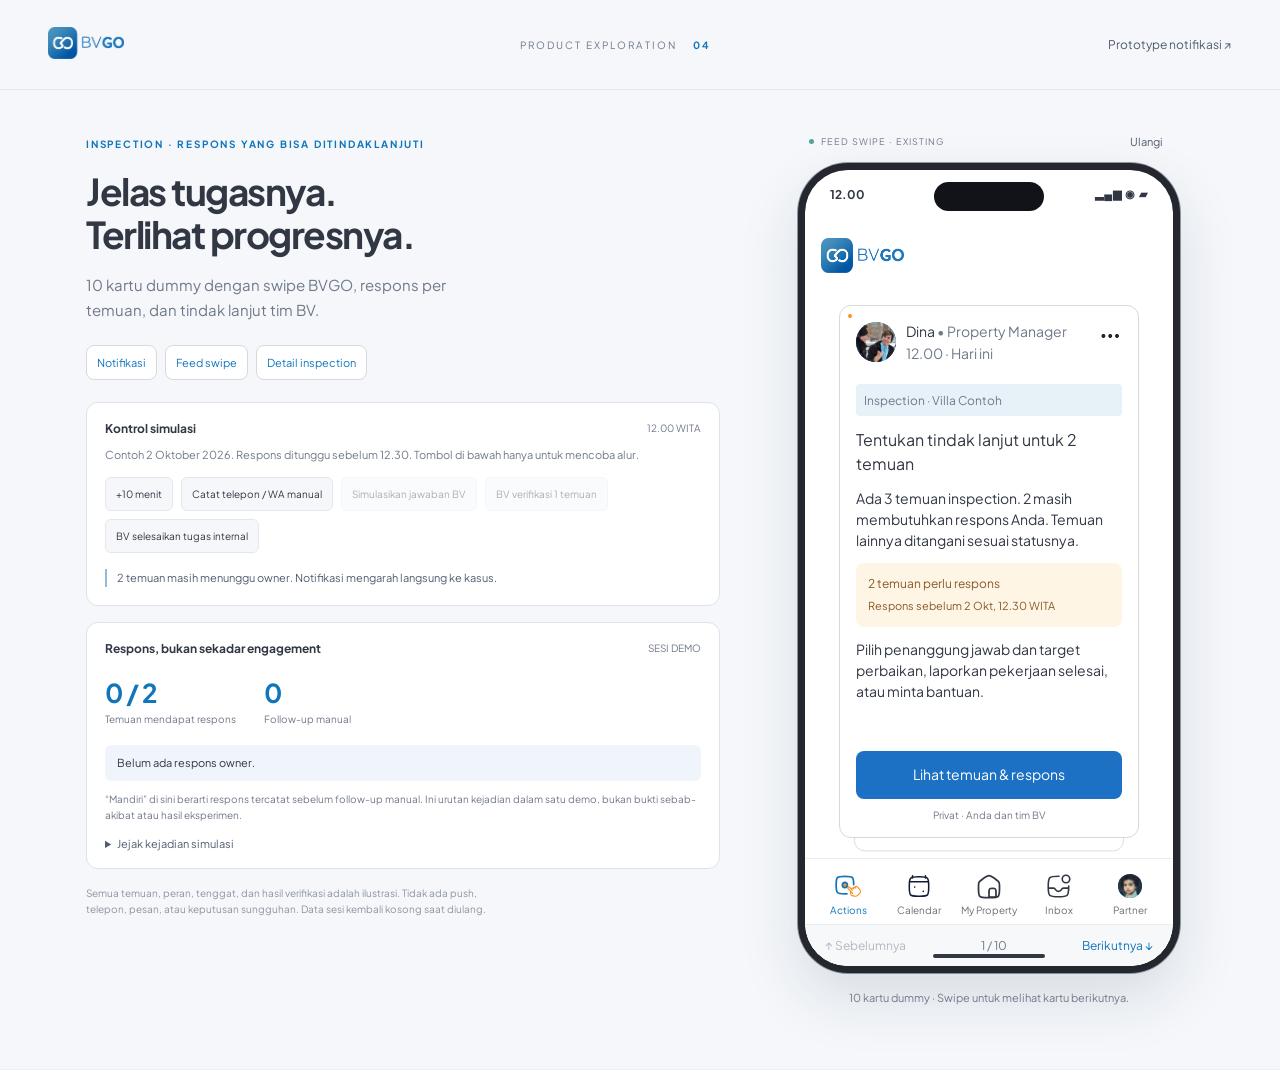
==== action-feed.html @ c60664c8 "Publish separate notification and Action Feed prototypes" ====
<!doctype html><html lang="id"><head><meta charset="utf-8"><meta name="viewport" content="width=device-width,initial-scale=1"><title>BVGO — Action Feed</title><link rel="stylesheet" href="styles.css"><link rel="stylesheet" href="notifications.css"><link rel="stylesheet" href="inspection.css"><script defer src="inspection.js"></script></head><body class="notification-prototype inspection-study">
<header class="workspace-header"><a href="index.html"><img src="bvgo.png" alt="BVGO"></a><span>PRODUCT EXPLORATION <b>04</b></span><a href="notifications.html">Prototype notifikasi ↗</a></header>
<div class="workspace"><section class="explainer"><div class="eyebrow">INSPECTION · RESPONS YANG BISA DITINDAKLANJUTI</div><h1>Jelas tugasnya.<br> Terlihat progresnya.</h1><p class="lead">10 kartu dummy dengan swipe BVGO, respons per temuan, dan tindak lanjut tim BV.</p>
<div class="study-tabs"><button data-control="notification">Notifikasi</button><button data-control="feed">Feed swipe</button><button data-control="open">Detail inspection</button></div>
<div class="simulation-panel"><div class="panel-heading"><strong>Kontrol simulasi</strong><span id="sim-clock">12.00 WITA</span></div><p>Contoh 2 Oktober 2026. Respons ditunggu sebelum 12.30. Tombol di bawah hanya untuk mencoba alur.</p><div class="sim-buttons"><button data-control="advance">+10 menit</button><button data-control="manual">Catat telepon / WA manual</button><button data-control="bv-update" id="bv-update" disabled>Simulasikan jawaban BV</button><button data-control="verify" id="verify" disabled>BV verifikasi 1 temuan</button><button data-control="bv-complete" id="bv-complete">BV selesaikan tugas internal</button></div><div id="reminder-policy" class="policy-note"></div></div>
<div class="measurement"><div class="panel-heading"><strong>Respons, bukan sekadar engagement</strong><span>SESI DEMO</span></div><div class="metric-grid"><div><b id="response-count">0 / 2</b><small>Temuan mendapat respons</small></div><div><b id="manual-count">0</b><small>Follow-up manual</small></div></div><div id="attribution" class="attribution">Belum ada respons owner.</div><p class="metric-note">“Mandiri” di sini berarti respons tercatat sebelum follow-up manual. Ini urutan kejadian dalam satu demo, bukan bukti sebab-akibat atau hasil eksperimen.</p><details class="event-details"><summary>Jejak kejadian simulasi</summary><ol id="event-log"></ol></details></div>
<p class="prototype-disclaimer">Semua temuan, peran, tenggat, dan hasil verifikasi adalah ilustrasi. Tidak ada push, telepon, pesan, atau keputusan sungguhan. Data sesi kembali kosong saat diulang.</p></section>
<section class="preview-area"><div class="preview-label"><span class="live-dot"></span><span id="preview-label">ACTION FEED</span><button id="reset">Ulangi</button></div><div class="device"><div class="device-screen" id="screen"><div class="island" aria-hidden="true"></div><div class="system-status"><span id="status-time">12.00</span><span aria-hidden="true">▂▄▆ ◉ ▰</span></div><div id="lock-view" hidden></div><iframe id="inspection-frame" title="Prototype BVGO inspection interaktif" src="inspection-app.html"></iframe><div class="device-home" aria-hidden="true"></div></div></div><p class="preview-caption">10 kartu dummy · Swipe untuk melihat kartu berikutnya.</p></section></div><div class="sr-only" id="announcement" role="status" aria-live="polite"></div></body></html>
---- styles.css ----
@font-face{font-family:Jakarta;src:url('PlusJakartaSans-Regular.ttf') format('truetype');font-style:normal;font-weight:400 600;font-display:swap}
@font-face{font-family:Jakarta;src:url('PlusJakartaSans-Bold.ttf') format('truetype');font-style:normal;font-weight:700 900;font-display:swap}
/* Values from ColorTheme, CustomTextTheme, PrimaryButton, ActionsDisplay and NewsletterOptionTile. */
:root{color-scheme:light;--primary:#1C71C4;--nav-primary:#1076BC;--primary-100:#E7F1F8;--primary-50:#F0F7FF;--accent:#F69322;--text:#313743;--secondary:#70798A;--neutral-100:#E9EBED;--stroke:#D6D9DE;--danger:#991212;--danger-bg:#FEF4F4;--success:#078564;--white:#FFF;font-family:Jakarta,sans-serif;font-size:14px;color:var(--text);background:#F0F3F6}
*{box-sizing:border-box}body{margin:0}button,input,textarea{font:inherit}button{cursor:pointer}button:disabled{cursor:default}button:focus-visible,a:focus-visible,input:focus-visible,textarea:focus-visible{outline:3px solid #7DA4E1;outline-offset:3px}button{color:inherit}p{line-height:1.6;margin:0 0 12px}h1,h2,h3{margin:0;line-height:1.4;font-weight:700}h1{font-size:24px}h2{font-size:20px}h3{font-size:16px}img{max-width:100%}.preview-bar{max-width:960px;margin:24px auto 20px;display:flex;justify-content:space-between;align-items:center;gap:12px;padding:0 24px;font-size:12px;color:var(--secondary)}.preview-bar b{color:var(--nav-primary);margin-right:8px}.prototype-label{border-left:1px solid #CAD0D8;margin-left:12px;padding-left:12px}.preview-bar button{border:0;background:transparent;color:var(--nav-primary);padding:12px}.app{width:min(100%,430px);height:min(852px,calc(100dvh - 120px));min-height:540px;background:var(--white);margin:auto;border:1px solid var(--stroke);border-radius:24px;box-shadow:0 16px 64px #3137430d;display:flex;flex-direction:column;overflow:hidden;position:relative}.app header{padding:18px 16px 10px;flex:none;background:white;z-index:1}.brand-row{display:flex;justify-content:space-between;align-items:center}.logo{height:45px;width:auto;object-fit:contain}.header-context{font-size:12px;color:var(--secondary)}.subheader{display:flex;align-items:center;gap:12px;min-height:40px}.subheader h1{font-size:16px;font-weight:600;flex:1}.icon-button{display:grid;place-items:center;min-width:44px;height:44px;background:transparent;border:0;border-radius:8px}.icon-button img{height:20px;width:20px}.icon-button.back img{width:24px;height:24px}main{padding:8px 16px 24px;overflow:auto;flex:1;scrollbar-width:thin;scrollbar-color:var(--stroke) transparent}main:focus{outline:none}.intro{margin:8px 0 20px}.intro p{margin:6px 0 0;color:var(--secondary);font-size:14px}.tabs{display:flex;border-bottom:1px solid var(--neutral-100);margin:0 -16px 20px;padding:0 16px;gap:16px}.tabs button{position:relative;min-height:48px;border:0;background:transparent;padding:8px 0 14px;color:var(--secondary);white-space:nowrap;font-size:12px;flex:1}.tabs button[aria-selected=true]{color:var(--nav-primary);font-weight:700}.tabs button[aria-selected=true]:after{content:'';height:3px;background:var(--nav-primary);position:absolute;bottom:0;left:0;right:0;border-radius:3px 3px 0 0}.count{display:inline-grid;place-items:center;margin-left:4px;padding:1px 5px;min-width:18px;border-radius:4px;background:var(--primary-100);color:var(--nav-primary);font-size:10px}.section-row{display:flex;align-items:center;justify-content:space-between;margin-bottom:12px;gap:8px}.section-row h2{font-size:14px}.section-row span{font-size:12px;color:var(--secondary)}.card{border:1px solid var(--stroke);border-radius:12px;padding:16px;background:white;margin-bottom:16px}.author{display:flex;align-items:center;gap:10px;margin-bottom:16px}.avatar{display:grid;place-items:center;flex:none;width:36px;height:36px;border-radius:50%;background:var(--primary-100);font-size:12px;font-weight:700;color:var(--nav-primary)}.author-name{font-size:14px;font-weight:600}.author-meta{font-size:12px;color:var(--secondary);margin-top:3px}.author .more{margin-left:auto}.more img{width:20px;height:20px}.property-tag{display:inline-flex;align-items:center;gap:6px;border-radius:4px;background:var(--primary-100);padding:5px 8px;min-height:30px;font-size:12px;color:var(--secondary);margin-bottom:12px}.property-tag img{width:16px;height:16px}.card h3{margin-bottom:8px}.body-copy{font-size:14px;color:var(--secondary);margin-bottom:12px}.urgency{display:flex;align-items:start;gap:8px;color:var(--danger);background:var(--danger-bg);padding:10px 12px;border-radius:8px;margin:12px 0}.urgency img{height:16px;width:16px;margin-top:2px}.urgency strong{display:block;font-size:12px;line-height:1.5}.urgency span{font-size:12px;line-height:1.5}.deadline{font-size:12px;color:var(--secondary);margin:12px 0}.deadline b{color:var(--text);font-weight:600}.button{display:flex;align-items:center;justify-content:center;gap:8px;width:100%;min-height:48px;padding:12px 16px;border-radius:8px;border:1px solid transparent;background:var(--primary);color:white;font-size:16px;font-weight:400;line-height:1.4;text-decoration:none}.button:active{filter:brightness(.96)}.button.outline{background:white;color:var(--primary);border-color:var(--primary)}.button:disabled{background:#F4F4F4;color:#757575}.text-button{border:0;background:transparent;color:var(--nav-primary);padding:10px 0;min-height:44px;font-size:14px}.card-footer{display:flex;align-items:center;justify-content:space-between;gap:8px;border-top:1px solid var(--neutral-100);padding-top:12px;margin-top:14px;font-size:12px;color:var(--secondary)}.comment-link{display:flex;align-items:center;gap:6px;border:0;background:transparent;padding:4px 0;min-height:32px;color:var(--secondary);font-size:12px}.comment-link img{height:18px;width:18px}.bottom-nav{display:flex;align-items:center;background:white;border-top:1px solid #E9EBED;min-height:66px;padding:5px 8px 1px;flex:none}.nav-item{background:transparent;border:0;display:flex;flex:1;min-width:0;flex-direction:column;gap:4px;align-items:center;justify-content:center;font-size:10px;min-height:56px;color:#707070;padding:4px 0}.nav-item[aria-current=page]{color:var(--nav-primary)}.nav-item:disabled{opacity:1}.nav-icon{height:28px;width:28px;position:relative;display:grid;place-items:center}.nav-icon>img{height:24px;width:24px}.nav-badge{position:absolute;top:-3px;right:-8px;background:var(--accent);border:2px solid white;color:var(--text);font-size:9px;min-width:17px;height:17px;display:grid;place-items:center;border-radius:10px}.home-indicator{height:17px;display:grid;place-items:center;flex:none;background:white}.home-indicator span{width:110px;height:4px;border-radius:4px;background:#313743}.preview-note{text-align:center;font-size:11px;color:var(--secondary);margin:14px 12px 20px}.detail-title{margin-bottom:12px;font-size:20px}.section{margin:24px 0}.section h3{margin-bottom:10px}.recommendation{background:var(--primary-50);border-radius:8px;padding:14px;font-size:14px;line-height:1.6}.recommendation strong{display:block;margin-bottom:4px;color:var(--nav-primary);font-size:12px}.attachment{display:flex;align-items:center;width:100%;gap:12px;text-align:left;border:1px solid var(--stroke);border-radius:8px;padding:12px;background:white;min-height:64px}.attachment img{width:28px;height:28px}.attachment strong{display:block;font-size:12px}.attachment small{display:block;color:var(--secondary);margin-top:4px;font-size:12px}.attachment .chevron{margin-left:auto;color:var(--secondary)}.options{display:grid;gap:10px}.option{display:flex;align-items:center;gap:12px;cursor:pointer;border:1px solid var(--stroke);border-radius:10px;background:var(--neutral-100);min-height:48px;padding:12px 16px;font-size:16px;transition:background .18s,color .18s}.option:has(input:checked){background:var(--text);border-color:var(--text);color:white}.option input{width:18px;height:18px;margin:0;accent-color:var(--nav-primary);flex:none}.option span{flex:1}.hint{font-size:12px;color:var(--secondary);margin:10px 0 0}.action-bar{background:white;border-top:1px solid var(--neutral-100);padding:12px 16px;flex:none}.action-bar p{text-align:center;font-size:11px;color:var(--secondary);margin:8px 0 0}.status{font-size:12px;padding:10px 12px;border-radius:6px;background:var(--primary-100);color:var(--nav-primary);margin:12px 0}.status.success{color:#006751;background:#CCFCE3}.timeline{padding:0;list-style:none;margin:20px 0}.timeline li{position:relative;padding:0 0 24px 28px;font-size:14px;line-height:1.5}.timeline li:before{content:'';position:absolute;width:10px;height:10px;border-radius:50%;background:var(--stroke);left:0;top:5px;border:2px solid white;box-shadow:0 0 0 1px var(--stroke)}.timeline li:not(:last-child):after{content:'';position:absolute;left:5px;top:20px;bottom:4px;width:1px;background:var(--stroke)}.timeline li.complete:before{background:var(--success);box-shadow:0 0 0 1px var(--success)}.timeline li.current:before{background:var(--primary);box-shadow:0 0 0 1px var(--primary)}.timeline small{display:block;font-size:12px;color:var(--secondary);margin-top:4px}.success-header{text-align:center;padding:24px 12px 16px}.success-header img{width:48px;height:48px;margin-bottom:12px}.success-header h2{margin-bottom:8px}.empty{text-align:center;padding:44px 16px;color:var(--secondary)}.empty img{width:48px;height:48px;margin-bottom:16px}.empty h3{color:var(--text);margin-bottom:8px}.notification{width:100%;display:flex;gap:12px;text-align:left;background:var(--primary-50);border:0;border-bottom:1px solid var(--neutral-100);padding:16px;border-radius:8px;margin-bottom:10px}.notification .notification-body{flex:1}.notification strong{display:block;font-size:14px;margin-bottom:6px}.notification small{display:block;font-size:12px;color:var(--secondary);line-height:1.6}.notification .dot{width:7px;height:7px;background:var(--accent);border-radius:50%;margin-top:6px;flex:none}dialog{border:0;border-radius:16px 16px 0 0;padding:0;position:fixed;inset:auto 0 0;margin:0 auto;width:min(430px,100%);max-height:90dvh;max-width:100%;background:white;color:var(--text);box-shadow:0 -8px 40px #31374322}dialog::backdrop{background:#393F508F}.sheet-body{padding:12px 20px 24px}.sheet-handle{width:31px;height:3px;border-radius:3px;background:var(--secondary);margin:0 auto 20px}.sheet-heading{display:flex;align-items:center;justify-content:space-between;margin-bottom:16px}.sheet-heading h2{font-size:20px}.sheet-body .button+.button{margin-top:10px}.sheet-summary{padding:14px;background:var(--primary-50);border-radius:8px;margin:16px 0}.sheet-summary strong{display:block;margin-bottom:4px}.sheet-body textarea{resize:vertical;width:100%;min-height:108px;border:1px solid var(--stroke);border-radius:8px;padding:12px;color:var(--text);background:white;margin:8px 0 12px}.sheet-body label{font-size:14px}.comment{border-bottom:1px solid var(--neutral-100);padding:12px 0}.comment:last-child{border:0}.comment p{margin:6px 0;overflow-wrap:anywhere}.comment small{color:var(--secondary);font-size:12px}.report-line{display:flex;justify-content:space-between;gap:12px;border-bottom:1px solid var(--neutral-100);padding:12px 0;font-size:14px}.report-line span{color:var(--secondary)}.sr-only{position:absolute;width:1px;height:1px;overflow:hidden;clip:rect(0,0,0,0);white-space:nowrap}.full-width{width:100%}
@media(min-width:600px){dialog{bottom:max(0px,calc((100dvh - 972px)/2 + 60px));border-radius:16px;max-height:80dvh}}@media(max-width:520px){:root{background:white}.preview-bar{margin:0;padding:5px 16px;border-bottom:1px solid var(--neutral-100);height:44px;font-size:11px}.prototype-label{display:none}.app{border:0;box-shadow:none;border-radius:0;width:100%;height:calc(100dvh - 44px);min-height:0}.preview-note{display:none}.home-indicator{height:max(17px,env(safe-area-inset-bottom))}.app header{padding-top:12px}.tabs{gap:10px}.sheet-body{padding-bottom:max(24px,env(safe-area-inset-bottom))}}@media(prefers-reduced-motion:reduce){*{transition:none!important;scroll-behavior:auto!important}}

[hidden]{display:none!important}
---- notifications.css ----
.notification-prototype{background:#F5F7FA;color:#313743;min-height:100vh}.workspace-header{height:90px;max-width:1280px;margin:auto;display:flex;align-items:center;justify-content:space-between;padding:0 48px;border-bottom:1px solid #E2E7ED}.workspace-header img{height:32px}.workspace-header>span{font-size:10px;letter-spacing:2px;color:#70798A}.workspace-header b{margin-left:12px;color:#1076BC}.workspace-header a:last-child{font-size:12px;color:#515C6F;text-decoration:none}.workspace{max-width:1130px;margin:0 auto;display:grid;grid-template-columns:1fr 450px;gap:95px;padding:44px 36px 50px}.explainer{padding-top:20px}.eyebrow{color:#1076BC;font-size:10px;font-weight:700;letter-spacing:1.8px;margin-bottom:20px}.explainer h1{font-size:42px;line-height:1.15;letter-spacing:-1.5px;margin-bottom:18px}.lead{font-size:16px;line-height:1.65;color:#70798A;max-width:360px}.scenario-picker{display:grid;gap:8px;margin:30px 0 22px}.scenario-picker button{display:flex;align-items:center;text-align:left;gap:16px;padding:16px;border:1px solid transparent;border-radius:12px;background:transparent;min-height:78px}.scenario-picker button[aria-pressed=true]{background:white;border-color:#9CC5E5;box-shadow:0 4px 16px #233b5605}.step{font-size:12px;color:#9BA4B1;align-self:flex-start;margin-top:4px}.scenario-picker strong{display:block;font-size:14px;margin-bottom:5px}.scenario-picker small{font-size:12px;color:#70798A}.scenario-dot{margin-left:auto;width:6px;height:6px;border-radius:50%;background:transparent}.scenario-picker [aria-pressed=true] .scenario-dot{background:#1076BC}.sound-panel{border-top:1px solid #DDE3EB;border-bottom:1px solid #DDE3EB;padding:20px 0;display:flex;align-items:center;gap:14px}.sound-panel strong{font-size:12px}.sound-panel p{font-size:11px;color:#70798A;line-height:1.5;margin:5px 0 0}.sound-panel button{flex:none;border:1px solid #D6D9DE;border-radius:8px;padding:10px 12px;background:white;font-size:11px;color:#1076BC}.sound-panel button:disabled{color:#70798A;background:transparent}.design-note{display:flex;gap:12px;margin:20px 0}.note-line{width:3px;background:#9CC5E5;flex:none;border-radius:2px}.design-note p{font-size:12px;color:#515C6F;margin:0;line-height:1.7}.prototype-disclaimer{font-size:10px;color:#8C95A3;max-width:400px;line-height:1.6}.preview-area{display:flex;align-items:center;flex-direction:column}.preview-label{width:360px;display:flex;align-items:center;gap:7px;font-size:9px;color:#70798A;letter-spacing:1px;margin-bottom:14px}.live-dot{height:5px;width:5px;background:#52A59B;border-radius:50%}.preview-label button{margin-left:auto;border:0;background:none;font-size:11px;color:#515C6F;letter-spacing:0}.device{width:382px;height:780px;border:7px solid #24272D;border-radius:50px;box-shadow:0 25px 60px #1b334720,0 0 0 1px #939BA5;overflow:hidden;background:#24272D}.device-screen{height:100%;position:relative;border-radius:41px;overflow:hidden;background:radial-gradient(ellipse at 110% 15%,#c4e3e2 0,transparent 48%),radial-gradient(ellipse at -15% 65%,#4d8eaa 0,transparent 58%),linear-gradient(145deg,#0e405d 2%,#267b94 52%,#062b45 100%);color:white}.device-screen:before{content:'';position:absolute;width:540px;height:540px;border:1px solid #ffffff1a;border-radius:50%;top:340px;left:-85px;box-shadow:0 0 0 45px #ffffff04,0 0 0 90px #ffffff04;pointer-events:none}.island{position:absolute;top:12px;left:50%;transform:translateX(-50%);width:110px;height:29px;border-radius:20px;background:#111318;z-index:8}.system-status{height:56px;padding:17px 25px 0;display:flex;justify-content:space-between;position:relative;z-index:7;font-size:12px;font-weight:700}.system-status>span:last-child{font-size:11px;letter-spacing:1px}.device-home{position:absolute;bottom:8px;left:50%;transform:translateX(-50%);width:112px;height:4px;border-radius:4px;background:currentColor;z-index:6}.clock-block{text-align:center;padding:26px 0 32px}.lock-symbol{font-size:17px;opacity:.8;margin-bottom:13px}.lock-date{font-size:17px;color:#E0F1F3}.lock-clock{font-size:80px;line-height:1.15;font-weight:700;letter-spacing:-5px;color:#E7F6F6}.lock-subtitle{font-size:11px;color:#D1E8EC;margin-top:10px;letter-spacing:.2px}.notification-stack{padding:0 12px;position:relative;z-index:1}.notification-card{background:#F3F8F9eb;color:#233440;border:1px solid #ffffff7a;border-radius:22px;padding:14px;box-shadow:0 8px 24px #09273a15;margin-bottom:10px;backdrop-filter:blur(18px);animation:arrive .35s ease-out}.notification-card button.notification-body{display:block;width:100%;text-align:left;background:none;border:0;padding:0}.notification-header{display:flex;align-items:center;gap:7px;font-size:10px;letter-spacing:.5px;margin-bottom:10px;color:#526673}.notification-header img{width:23px;height:23px;border-radius:6px;object-fit:cover;object-position:left;width:23px}.notification-header strong{font-size:10px;font-weight:600}.notification-header time{margin-left:auto;color:#73838C;letter-spacing:0}.notif-title{font-size:14px;line-height:1.4;font-weight:700;margin-bottom:4px}.notif-copy{font-size:13px;line-height:1.45;margin:0}.notif-property{font-size:11px;color:#526673;margin-top:9px}.notification-actions{border-top:1px solid #34485620;margin:12px -14px -14px;display:grid;grid-template-columns:1fr 1fr}.notification-actions button{border:0;background:#ffffff25;color:#1b577b;font-size:12px;font-weight:600;padding:15px 7px}.notification-actions button+button{border-left:1px solid #34485620}.notification-actions button:only-child{grid-column:1/-1}.secondary-notification{opacity:.83}.quiet-summary{color:#DAEBED;text-align:center;font-size:10px;margin-top:20px}.lock-footer{position:absolute;bottom:47px;width:100%;display:flex;justify-content:space-between;padding:0 33px;color:#D3E4E9}.lock-footer span{width:42px;height:42px;background:#092c4555;border-radius:50%;display:grid;place-items:center;font-size:16px}.preview-caption{font-size:11px;line-height:1.5;text-align:center;color:#70798A;margin-top:17px;max-width:335px}
.device-screen.in-app{background:#fff;color:#313743}.in-app:before{display:none}.app-view{height:calc(100% - 56px);display:flex;flex-direction:column;padding-bottom:20px}.action-topbar{padding:12px 20px;display:flex;align-items:center;gap:12px;flex:none}.action-topbar button{border:0;background:none;width:28px;height:32px;font-size:22px;padding:0}.action-topbar span{font-size:16px;font-weight:600}.action-topbar img{height:27px;margin-left:auto}.action-scroll{overflow:auto;flex:1;padding:8px 16px 16px}.action-context{display:flex;align-items:center;gap:10px;background:#FFF5E5;border:1px solid #F6D6A4;border-radius:8px;padding:10px 12px;margin-bottom:16px;font-size:12px;color:#926026}.action-context strong{display:block}.action-context small{display:block;font-size:11px;margin-top:3px}.action-card{border:1px solid #D6D9DE;border-radius:12px;padding:16px}.action-author{display:flex;gap:16px;align-items:center;margin-bottom:16px}.action-author>img{width:40px;height:40px;object-fit:cover;border-radius:50%}.action-author strong{font-size:14px;font-weight:500}.action-author small{display:block;font-size:12px;color:#70798A;margin-top:3px}.action-author span{color:#70798A}.action-tag{background:#E7F1F8;color:#70798A;display:inline-block;font-size:12px;padding:6px 8px;border-radius:4px;margin-bottom:16px}.action-card h2{font-size:16px;margin-bottom:14px}.action-card p{font-size:14px;line-height:1.6;margin-bottom:12px}.cost-line{display:flex;justify-content:space-between;border-top:1px solid #E9EBED;border-bottom:1px solid #E9EBED;padding:12px 0;margin:16px 0;font-size:13px}.cost-line span{color:#70798A}.card-buttons{display:flex;gap:12px}.card-buttons button{flex:1;min-height:48px;border:1px solid #D6D9DE;border-radius:8px;font-size:14px;background:white}.card-buttons button:first-child{background:#70798A;color:white}.card-comments{display:block;margin:10px auto 0;min-height:42px;background:none;border:0;font-size:13px;color:#515C6F}.decision-footnote{font-size:11px;color:#70798A;line-height:1.6;margin:12px 0 0}.app-bottom{display:flex;justify-content:space-around;border-top:1px solid #E9EBED;padding:12px 10px 5px;flex:none;align-items:center}.app-bottom span{display:flex;flex-direction:column;align-items:center;gap:4px;font-size:9px;color:#70798A}.app-bottom span:first-child{color:#1076BC}.app-bottom img{height:23px;width:23px;object-fit:cover;border-radius:50%}.nav-symbol{font-size:19px;font-style:normal}.phone-overlay{position:absolute;inset:0;background:#31374366;z-index:9;display:flex;align-items:end}.phone-sheet{background:white;color:#313743;width:100%;border-radius:16px 16px 0 0;padding:12px 20px 30px;box-shadow:0 -10px 30px #0001}.phone-sheet .handle{width:31px;height:3px;background:#70798A;border-radius:4px;margin:0 auto 20px}.phone-sheet h2{font-size:20px;margin-bottom:12px}.phone-sheet p{font-size:14px;color:#70798A;line-height:1.6}.phone-sheet .button{margin-top:12px}.phone-sheet .cancel{background:white;color:#70798A;border-color:#D6D9DE}.phone-sheet label{display:block;font-size:12px;margin-bottom:8px}.phone-sheet textarea{width:100%;min-height:100px;border:1px solid #D6D9DE;border-radius:8px;padding:12px;font:inherit;font-size:14px}.success-mark{height:48px;width:48px;border-radius:50%;display:grid;place-items:center;background:#E7F1F8;color:#1076BC;font-size:24px;margin-bottom:18px}.success-summary{padding:16px;border:1px solid #D6D9DE;border-radius:12px;margin-top:24px}.success-summary h3{font-size:14px;margin-bottom:6px}.success-summary p{font-size:13px;color:#70798A;margin:0}.success-page{padding:32px 22px}.success-page h2{font-size:22px;margin-bottom:12px}.success-page>p{font-size:14px;color:#70798A}.success-page .button{margin-top:28px}.success-tag{display:inline-block;background:#E8F5EF;color:#32705A;border-radius:4px;padding:5px 8px;font-size:11px;margin-top:12px}@keyframes arrive{from{opacity:0;transform:translateY(-12px)}to{opacity:1;transform:translateY(0)}}
@media(max-width:950px){.workspace{gap:28px;grid-template-columns:1fr 400px;padding:30px 24px}.explainer h1{font-size:34px}.workspace-header{padding:0 24px}.sound-panel{flex-wrap:wrap}}@media(max-width:740px){.workspace-header{height:68px;padding:0 20px}.workspace-header>span{display:none}.workspace{display:flex;flex-direction:column;padding:28px 18px;gap:22px;align-items:center}.explainer{width:min(100%,420px);padding-top:0}.explainer h1{font-size:30px}.explainer h1 br{display:none}.lead{font-size:14px;margin:0}.eyebrow{margin-bottom:12px}.scenario-picker{grid-template-columns:1fr 1fr;gap:8px;margin:20px 0 14px}.scenario-picker button{padding:12px;min-height:62px;gap:8px;border-color:#E2E7ED}.scenario-picker strong{font-size:11px}.scenario-picker small,.scenario-dot,.step{display:none}.sound-panel{padding:12px 0;flex-wrap:nowrap;justify-content:space-between}.sound-panel p{max-width:210px}.design-note{margin:14px 0}.prototype-disclaimer{font-size:9px}.preview-area{width:100%}.device{width:min(382px,100%);height:780px}.preview-label{width:min(350px,96%)}.preview-caption{margin-bottom:20px}}@media(prefers-reduced-motion:reduce){.notification-card{animation:none}}

#phone-content{height:calc(100% - 56px)}.app-view{height:100%}.nav-symbol{width:24px;height:24px;display:block}.card-buttons button{display:flex;align-items:center;justify-content:center;gap:10px}.response-icon{height:20px;width:20px;filter:brightness(0) invert(1)}.card-comments{display:flex;align-items:center;justify-content:center;gap:8px}.comment-icon{width:20px;height:20px}
---- inspection.css ----
.inspection-study .workspace{gap:64px;max-width:1180px;grid-template-columns:1fr 410px}.inspection-study .explainer{padding-top:4px}.inspection-study .explainer h1{font-size:37px}.study-tabs{display:flex;gap:8px;margin:22px 0}.study-tabs button{border:1px solid #D6D9DE;border-radius:8px;background:white;font-size:11px;padding:10px;color:#1076BC}.simulation-panel,.measurement{padding:18px;border:1px solid #DCE3EA;border-radius:12px;background:white;margin-bottom:16px}.panel-heading{display:flex;justify-content:space-between;align-items:center;gap:8px}.panel-heading strong{font-size:12px}.panel-heading>span{font-size:10px;color:#70798A}.simulation-panel>p{font-size:11px;color:#70798A;margin:10px 0 14px;line-height:1.6}.sim-buttons{display:flex;flex-wrap:wrap;gap:8px}.sim-buttons button{background:#F5F7FA;border:1px solid #E4E8EE;border-radius:6px;font-size:10px;min-height:34px;padding:8px 10px}.sim-buttons button:disabled{opacity:.4}.policy-note{border-left:2px solid #91BBDD;padding-left:10px;margin-top:16px;font-size:11px;color:#515C6F;line-height:1.6}.metric-grid{display:flex;gap:28px;margin:20px 0}.metric-grid b{display:block;font-size:26px;letter-spacing:-1px;color:#1076BC}.metric-grid small{display:block;font-size:10px;color:#70798A;margin-top:4px}.attribution{background:#EFF5FA;padding:10px 12px;border-radius:6px;font-size:11px;line-height:1.5}.metric-note{font-size:10px;color:#70798A;margin:10px 0 0;line-height:1.6}.event-details{margin-top:14px;font-size:11px;color:#515C6F}.event-details summary{cursor:pointer}.event-details ol{padding-left:17px;max-height:160px;overflow:auto}.event-details li{padding:4px 0;line-height:1.5}#inspection-frame{display:block;width:100%;height:calc(100% - 56px);border:0;background:white}#inspection-frame[hidden]{display:none}#lock-view{height:calc(100% - 56px)}#lock-view[hidden]{display:none}.inspection-study .device-home{pointer-events:none}.inspection-study .notification-header img{object-position:center}.inspection-study .notification-actions{grid-template-columns:1fr}.inspection-study .notification-card .notif-title{font-size:14px}.inspection-study .notification-stack{margin-top:4px}.inspection-study .device{height:810px}.inspection-study .clock-block{padding-top:30px}.inspection-study .lead{max-width:420px;font-size:15px}.inspection-study .preview-area{position:sticky;top:20px;align-self:start}.inspection-study .app-notification-info{font-size:11px;color:#DDEEEF;text-align:center;line-height:1.6;margin-top:14px;padding:0 16px}@media(max-width:950px){.inspection-study .workspace{gap:24px;grid-template-columns:1fr 390px}}@media(max-width:740px){.inspection-study .workspace{display:flex}.inspection-study .preview-area{position:static}.inspection-study .explainer h1{font-size:30px}.inspection-study .device{height:810px}.simulation-panel,.measurement{padding:14px}.study-tabs{flex-wrap:wrap}}
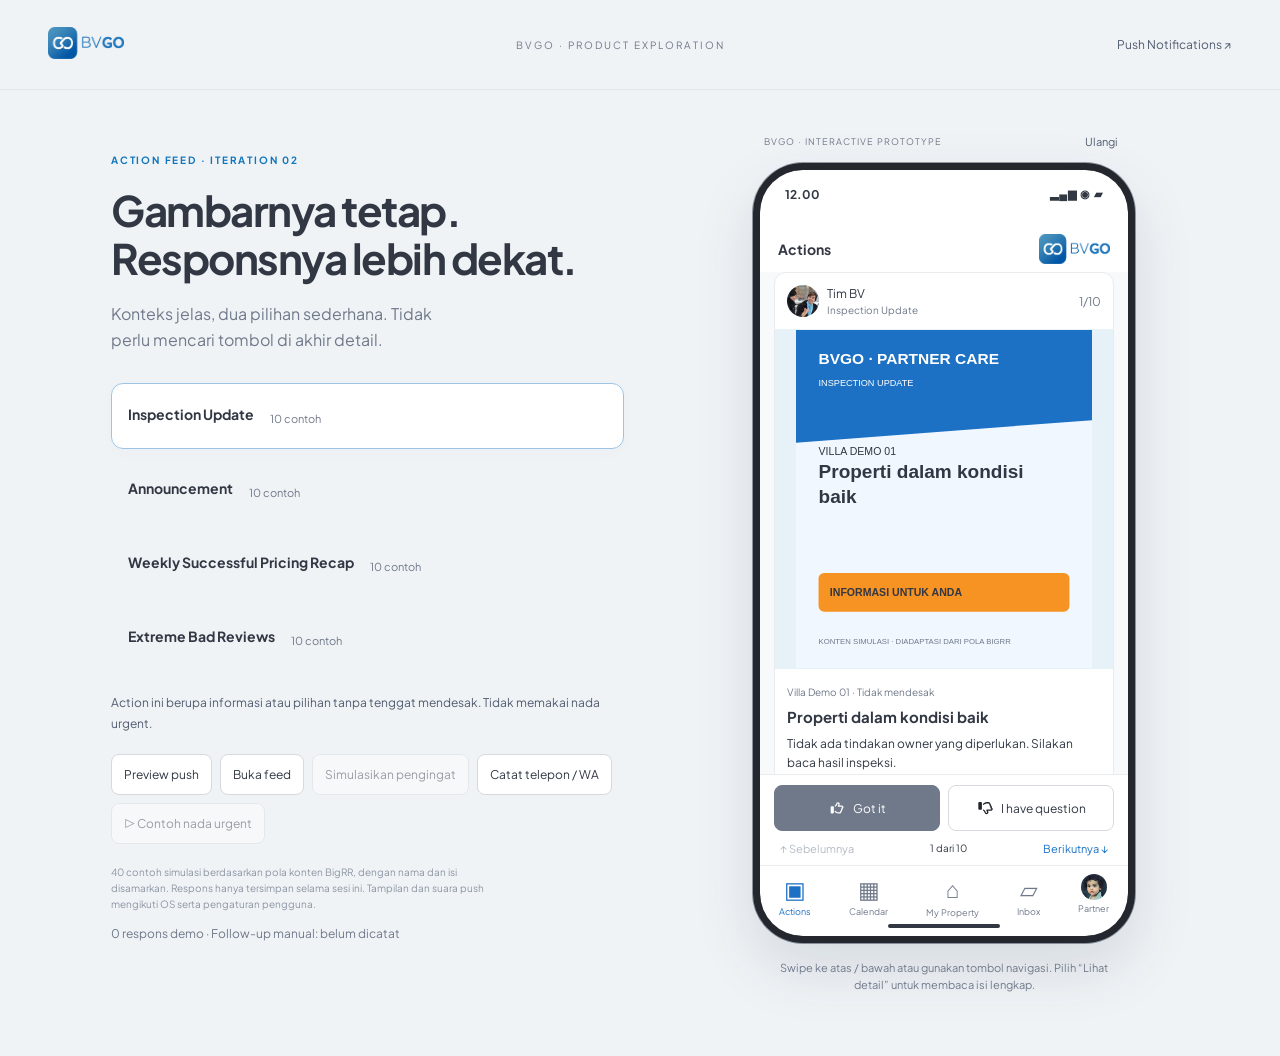
==== commit b8bb484e: "Simplify BVGO action responses and contextual notifications Keep image-led Action cards with always-" ====
--- a/action-feed.html
+++ b/action-feed.html
@@ -1,8 +1 @@
-<!doctype html><html lang="id"><head><meta charset="utf-8"><meta name="viewport" content="width=device-width,initial-scale=1"><title>BVGO — Action Feed</title><link rel="stylesheet" href="styles.css"><link rel="stylesheet" href="notifications.css"><link rel="stylesheet" href="inspection.css"><script defer src="inspection.js"></script></head><body class="notification-prototype inspection-study">
-<header class="workspace-header"><a href="index.html"><img src="bvgo.png" alt="BVGO"></a><span>PRODUCT EXPLORATION <b>04</b></span><a href="notifications.html">Prototype notifikasi ↗</a></header>
-<div class="workspace"><section class="explainer"><div class="eyebrow">INSPECTION · RESPONS YANG BISA DITINDAKLANJUTI</div><h1>Jelas tugasnya.<br> Terlihat progresnya.</h1><p class="lead">10 kartu dummy dengan swipe BVGO, respons per temuan, dan tindak lanjut tim BV.</p>
-<div class="study-tabs"><button data-control="notification">Notifikasi</button><button data-control="feed">Feed swipe</button><button data-control="open">Detail inspection</button></div>
-<div class="simulation-panel"><div class="panel-heading"><strong>Kontrol simulasi</strong><span id="sim-clock">12.00 WITA</span></div><p>Contoh 2 Oktober 2026. Respons ditunggu sebelum 12.30. Tombol di bawah hanya untuk mencoba alur.</p><div class="sim-buttons"><button data-control="advance">+10 menit</button><button data-control="manual">Catat telepon / WA manual</button><button data-control="bv-update" id="bv-update" disabled>Simulasikan jawaban BV</button><button data-control="verify" id="verify" disabled>BV verifikasi 1 temuan</button><button data-control="bv-complete" id="bv-complete">BV selesaikan tugas internal</button></div><div id="reminder-policy" class="policy-note"></div></div>
-<div class="measurement"><div class="panel-heading"><strong>Respons, bukan sekadar engagement</strong><span>SESI DEMO</span></div><div class="metric-grid"><div><b id="response-count">0 / 2</b><small>Temuan mendapat respons</small></div><div><b id="manual-count">0</b><small>Follow-up manual</small></div></div><div id="attribution" class="attribution">Belum ada respons owner.</div><p class="metric-note">“Mandiri” di sini berarti respons tercatat sebelum follow-up manual. Ini urutan kejadian dalam satu demo, bukan bukti sebab-akibat atau hasil eksperimen.</p><details class="event-details"><summary>Jejak kejadian simulasi</summary><ol id="event-log"></ol></details></div>
-<p class="prototype-disclaimer">Semua temuan, peran, tenggat, dan hasil verifikasi adalah ilustrasi. Tidak ada push, telepon, pesan, atau keputusan sungguhan. Data sesi kembali kosong saat diulang.</p></section>
-<section class="preview-area"><div class="preview-label"><span class="live-dot"></span><span id="preview-label">ACTION FEED</span><button id="reset">Ulangi</button></div><div class="device"><div class="device-screen" id="screen"><div class="island" aria-hidden="true"></div><div class="system-status"><span id="status-time">12.00</span><span aria-hidden="true">▂▄▆ ◉ ▰</span></div><div id="lock-view" hidden></div><iframe id="inspection-frame" title="Prototype BVGO inspection interaktif" src="inspection-app.html"></iframe><div class="device-home" aria-hidden="true"></div></div></div><p class="preview-caption">10 kartu dummy · Swipe untuk melihat kartu berikutnya.</p></section></div><div class="sr-only" id="announcement" role="status" aria-live="polite"></div></body></html>
+<!doctype html><html lang="id"><head><meta charset="utf-8"><meta name="viewport" content="width=device-width,initial-scale=1"><title>BVGO — Action Feed</title><link rel="stylesheet" href="styles.css"><link rel="stylesheet" href="notifications.css"><link rel="stylesheet" href="feed-v2.css"><script defer src="feed-data.js"></script><script defer src="feed-v2.js"></script></head><body data-mode="feed"><header class="workspace-header"><a href="index.html"><img src="bvgo.png" alt="BVGO"></a><span>BVGO · PRODUCT EXPLORATION</span><a href="notifications.html">Push Notifications ↗</a></header><div class="workspace"><section class="explainer"><div class="eyebrow">ACTION FEED · ITERATION 02</div><h1>Gambarnya tetap.<br>Responsnya lebih dekat.</h1><p class="lead">Konteks jelas, dua pilihan sederhana. Tidak perlu mencari tombol di akhir detail.</p><div id="filters" class="scenario-picker"></div><div class="design-note"><p id="note"></p></div><div id="controls"></div><p class="prototype-disclaimer">40 contoh simulasi berdasarkan pola konten BigRR, dengan nama dan isi disamarkan. Respons hanya tersimpan selama sesi ini. Tampilan dan suara push mengikuti OS serta pengaturan pengguna.</p><p id="metrics" aria-live="polite"></p></section><section class="preview-area"><div class="preview-label"><span>BVGO · INTERACTIVE PROTOTYPE</span><button id="reset">Ulangi</button></div><div class="device"><div class="device-screen in-app"><div class="system-status"><span>12.00</span><span>▂▄▆ ◉ ▰</span></div><div id="demo"></div><div class="device-home"></div></div></div><p class="preview-caption">Swipe ke atas / bawah atau gunakan tombol navigasi. Pilih “Lihat detail” untuk membaca isi lengkap.</p></section></div><div id="live" class="sr-only" role="status" aria-live="polite"></div></body></html>
--- a/feed-v2.css
+++ b/feed-v2.css
@@ -0,0 +1,3 @@
+#demo{height:calc(100% - 56px);color:#313743}.feed-shell{height:100%;display:flex;flex-direction:column;padding-bottom:18px}.feed-head{height:46px;display:flex;align-items:center;gap:12px;padding:4px 18px}.feed-head img{height:30px;margin-left:auto}.feed-head button{border:0;background:none;font-size:25px}.feed-scroll{flex:1;overflow:auto;padding:0 14px;min-height:0;background:#f7f9fb}#active-card{background:white;border:1px solid #e9ebed;border-radius:12px;overflow:hidden;transition:transform .45s linear}.feed-author{padding:12px;display:flex;align-items:center;gap:8px;font-size:12px}.feed-author img,.comment img{width:32px;height:32px;border-radius:50%;object-fit:cover}.feed-author small{display:block;color:#70798a;font-size:10px;margin-top:3px}.position{margin-left:auto;color:#70798a}.cover-button{display:block;width:100%;border:0;padding:0;background:#e7f1f8;touch-action:pan-x}.poster{display:block;width:100%;height:258px;object-fit:cover;object-position:center}.feed-context{padding:12px}.feed-context small{font-size:10px;color:#70798a}.feed-context h2{font-size:15px;margin:7px 0}.feed-context p{font-size:12px;line-height:1.6;margin-bottom:6px}.detail-link{border:0;background:none;color:#1c71c4;padding:10px 0;font-size:12px}.response-dock{padding:10px 14px 0;background:white;border-top:1px solid #e9ebed}.response-pair{display:flex;gap:8px}.response-pair button{flex:1;display:flex;align-items:center;justify-content:center;gap:7px;min-height:46px;border:1px solid #d6d9de;border-radius:8px;background:white;font-size:12px}.response-pair button:first-child{background:#70798a;color:white;border-color:#70798a}.response-pair img{width:18px;height:18px}.response-pair button:first-child img{filter:brightness(0) invert(1)}.pager{display:flex;justify-content:space-between;align-items:center;font-size:10px}.pager button{min-height:34px;border:0;background:none;color:#1c71c4;font-size:11px}.pager button:disabled{color:#b4bbc3}.demo-nav{display:flex;justify-content:space-around;padding-top:8px;border-top:1px solid #e9ebed}.demo-nav span{display:flex;flex-direction:column;align-items:center;font-size:23px;color:#70798a}.demo-nav small{font-size:9px;margin-top:3px}.demo-nav .selected{color:#1c71c4}.demo-nav img{height:26px;width:26px;border-radius:50%;object-fit:cover}.demo-controls{display:flex;flex-wrap:wrap;gap:8px;margin:20px 0}.demo-controls button{background:white;border:1px solid #d6d9de;border-radius:8px;padding:12px;font-size:12px}.demo-controls button:disabled{opacity:.45}.response-saved{font-size:12px;color:#078564}.response-saved small{display:block;font-size:10px;margin:4px 0;color:#70798a}.response-saved button{background:none;border:0;color:#1c71c4;padding:4px 0;font-size:11px}.full-copy{padding-top:16px;border-top:1px solid #e9ebed;margin-top:12px}.feed-context h3{font-size:13px}.comment{display:flex;gap:8px;margin-top:16px}#comment-form{display:flex;gap:8px;margin-top:14px}#comment-form input{width:0;flex:1;padding:10px;border:1px solid #d6d9de;border-radius:6px}#comment-form button{border:0;background:#1c71c4;color:white;border-radius:6px}.push-view{height:100%;background:linear-gradient(155deg,#136fa2,#0c4c6a 55%,#db9b56);padding:40px 18px;color:white}.push-view>p{text-align:center}.demo-clock{text-align:center;font-size:72px;margin:8px 0 70px}.push-view .notification-card{color:#313743}.push-view .notification-body p{font-size:13px;margin:8px 0}.push-view .notification-body small{font-size:10px}.push-link{display:block;color:#1c71c4;font-size:12px;margin-top:12px}.push-note{font-size:11px;margin-top:24px!important}#metrics{font-size:12px;color:#70798a}@media(prefers-reduced-motion:reduce){#active-card{transition:none}}@media(max-width:740px){.device{height:830px}.scenario-picker strong{font-size:10px}}
+
+.poster{height:auto;max-height:340px;object-fit:contain}.scenario-picker button{min-height:66px}.scenario-picker small{display:block;margin-top:5px;color:#70798a;font-size:11px}
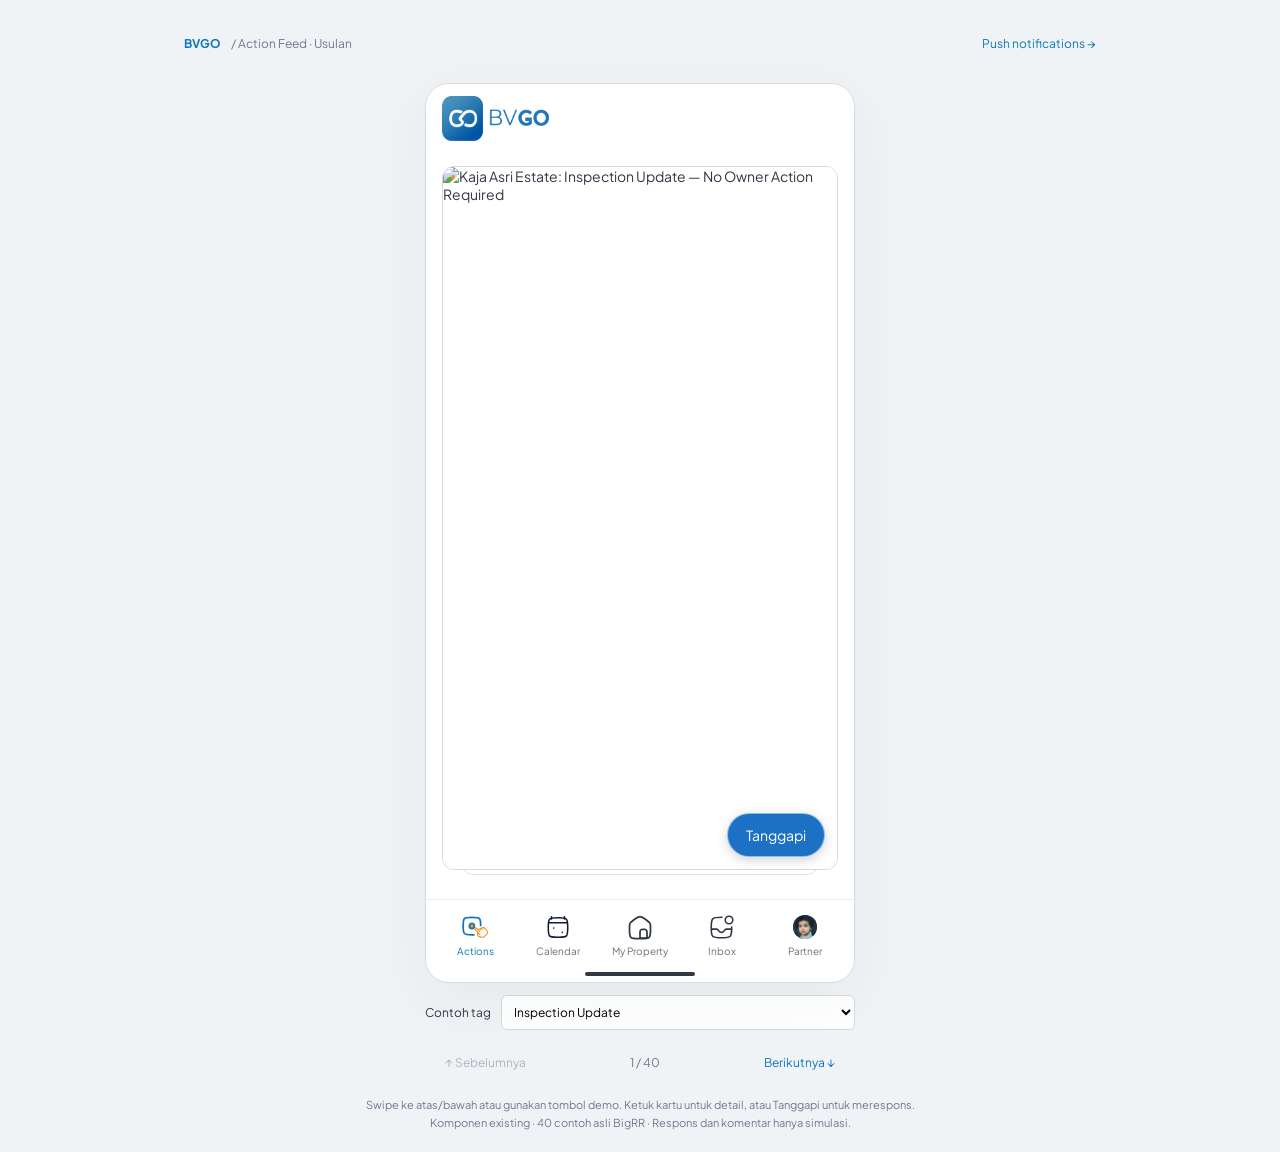
==== commit 985395d1: "Use floating response entry on BVGO feed Recover image space by replacing the feed response dock wit" ====
--- a/action-feed.html
+++ b/action-feed.html
@@ -1 +1,27 @@
-<!doctype html><html lang="id"><head><meta charset="utf-8"><meta name="viewport" content="width=device-width,initial-scale=1"><title>BVGO — Action Feed</title><link rel="stylesheet" href="styles.css"><link rel="stylesheet" href="notifications.css"><link rel="stylesheet" href="feed-v2.css"><script defer src="feed-data.js"></script><script defer src="feed-v2.js"></script></head><body data-mode="feed"><header class="workspace-header"><a href="index.html"><img src="bvgo.png" alt="BVGO"></a><span>BVGO · PRODUCT EXPLORATION</span><a href="notifications.html">Push Notifications ↗</a></header><div class="workspace"><section class="explainer"><div class="eyebrow">ACTION FEED · ITERATION 02</div><h1>Gambarnya tetap.<br>Responsnya lebih dekat.</h1><p class="lead">Konteks jelas, dua pilihan sederhana. Tidak perlu mencari tombol di akhir detail.</p><div id="filters" class="scenario-picker"></div><div class="design-note"><p id="note"></p></div><div id="controls"></div><p class="prototype-disclaimer">40 contoh simulasi berdasarkan pola konten BigRR, dengan nama dan isi disamarkan. Respons hanya tersimpan selama sesi ini. Tampilan dan suara push mengikuti OS serta pengaturan pengguna.</p><p id="metrics" aria-live="polite"></p></section><section class="preview-area"><div class="preview-label"><span>BVGO · INTERACTIVE PROTOTYPE</span><button id="reset">Ulangi</button></div><div class="device"><div class="device-screen in-app"><div class="system-status"><span>12.00</span><span>▂▄▆ ◉ ▰</span></div><div id="demo"></div><div class="device-home"></div></div></div><p class="preview-caption">Swipe ke atas / bawah atau gunakan tombol navigasi. Pilih “Lihat detail” untuk membaca isi lengkap.</p></section></div><div id="live" class="sr-only" role="status" aria-live="polite"></div></body></html>+<!doctype html>
+<html lang="id">
+<head>
+  <meta charset="utf-8">
+  <meta name="viewport" content="width=device-width, initial-scale=1, viewport-fit=cover">
+  <meta name="theme-color" content="#FFFFFF">
+  <title>BVGO — Action Feed</title>
+  <link rel="stylesheet" href="styles.css">
+  <link rel="stylesheet" href="existing.css"><link rel="stylesheet" href="existing-proposed.css">
+  <script defer src="lottie_svg.min.js"></script>
+  <script defer src="navigation.js"></script>
+  <script defer src="existing-proposed.js"></script>
+</head>
+<body class="existing-preview">
+  <div class="preview-bar"><span><b>BVGO</b> / Action Feed · Usulan</span><a href="notifications.html">Push notifications →</a></div>
+  <div class="app" id="existing-app">
+    <header id="existing-header"></header>
+    <main id="existing-content" tabindex="-1"></main>
+    <section id="response-access" aria-label="Respons Action"></section><nav id="existing-nav" class="bottom-nav" aria-label="Navigasi utama"></nav>
+    <div class="home-indicator" aria-hidden="true"><span></span></div>
+    <dialog id="existing-sheet" aria-labelledby="existing-sheet-title"></dialog>
+  </div>
+  <label class="reference-filter">Contoh tag <select id="tag-select"><option>Inspection Update</option><option>Announcement</option><option>Weekly Successful Pricing Recap</option><option>Extreme Bad Reviews</option></select></label><div class="demo-controls" aria-label="Kontrol prototype, bukan bagian aplikasi"><button id="previous" aria-label="Kartu sebelumnya">↑ Sebelumnya</button><span id="position" aria-live="polite"></span><button id="next" aria-label="Kartu berikutnya">Berikutnya ↓</button></div>
+  <p class="preview-note">Swipe ke atas/bawah atau gunakan tombol demo. Ketuk kartu untuk detail, atau Tanggapi untuk merespons.<br>Komponen existing · 40 contoh asli BigRR · Respons dan komentar hanya simulasi.</p>
+  <div id="existing-status" class="sr-only" role="status" aria-live="polite"></div>
+</body>
+</html>
--- a/existing.css
+++ b/existing.css
@@ -0,0 +1,72 @@
+.existing-preview .preview-bar a{color:var(--nav-primary);text-decoration:none;padding:12px 0}
+.existing-preview .app{height:852px;min-height:0}
+.existing-preview .app header{padding:16px}
+.existing-preview .app main{padding:0;min-height:0}
+.existing-preview main.feed-mode{display:grid;place-items:center;overflow:hidden;padding:20px 16px}
+.existing-preview main.detail-mode{padding:16px;overflow:auto}
+.deck{position:relative;width:var(--deck-width,360px);height:var(--deck-height,640px);isolation:isolate;max-width:100%;outline:none;touch-action:none}
+.deck:focus-visible{outline:3px solid #7DA4E1;outline-offset:4px;border-radius:12px}
+.existing-card{position:absolute;inset:0;transform-origin:center;border:1px solid var(--stroke);border-radius:12px;background:white;width:100%;height:100%;padding:16px;display:flex;flex-direction:column;justify-content:space-between;gap:12px;touch-action:none;user-select:none;cursor:pointer;overflow:hidden}
+.existing-card[data-layer=back]{z-index:1;transform:translateY(40px) scale(.9);pointer-events:none}
+.existing-card[data-layer=front]{z-index:2}
+.existing-card[data-layer=previous]{z-index:3;visibility:hidden;pointer-events:none}
+.deck[data-motion=up],.deck[data-motion=down]{cursor:grabbing}
+.deck:not([data-motion=idle]) .existing-card{will-change:transform;cursor:grabbing}
+.existing-card .unanswered-dot{position:absolute;top:8px;left:8px;width:4px;height:4px;border-radius:50%;background:var(--accent)}
+.existing-author{display:flex;gap:8px;align-items:start;margin:0 8px 12px;min-width:0}
+.existing-author .author-copy{flex:1;min-width:0;padding-top:5px}
+.existing-author .author-copy strong{font-size:16px;font-weight:500;line-height:1.4}
+.existing-author .author-copy .role{color:var(--secondary);font-weight:400}
+.existing-author .author-copy small{display:block;color:var(--secondary);font-size:14px;margin-top:2px}
+.existing-author .icon-button{width:24px;min-width:24px;height:28px;padding:0;flex:none}
+.existing-tag{display:inline-flex;min-height:32px;align-items:center;padding:4px 8px;background:var(--primary-100);border-radius:4px;color:var(--secondary);font-size:16px;margin:0 8px}
+.existing-title{font-size:16px;font-weight:600;padding:0 8px;margin:0;line-height:1.5}
+.existing-copy{padding:0 8px;font-size:16px;line-height:1.2;flex:1;overflow:hidden;min-height:0}
+.existing-copy p{margin:0 0 12px;line-height:1.2}.existing-copy p:last-child{margin-bottom:0}
+.existing-response{flex:none}.existing-response .toggle-row{display:flex;align-items:center;justify-content:center;gap:16px;flex-wrap:wrap}
+.existing-toggle{display:inline-flex;align-items:center;justify-content:center;gap:12px;width:calc(100px + var(--label-length,6)*5px);max-width:100%;min-height:48px;padding:10px 12px;background:white;border:1px solid var(--stroke);border-radius:8px;font-size:16px;line-height:1.4;font-weight:400;color:var(--text)}
+.existing-toggle.positive{background:var(--secondary);color:white}.existing-toggle[aria-pressed=true]{background:white;border-color:var(--primary);color:var(--primary)}
+.existing-glyph{display:inline-block;width:24px;height:24px;flex:none;background:currentColor;mask:var(--glyph) center/contain no-repeat;-webkit-mask:var(--glyph) center/contain no-repeat}
+.existing-comments{display:flex;align-items:center;justify-content:center;margin:16px auto 0;gap:12px;min-height:48px;border:0;background:white;color:var(--text);font-size:16px;padding:10px}
+.existing-icons{display:flex;align-items:center;gap:32px;justify-content:start;flex-wrap:wrap}
+.existing-icons button{display:flex;align-items:center;gap:4px;border:0;background:white;color:var(--text);padding:0;min-height:40px;font-size:14px}.existing-icons button[aria-pressed=true]{color:var(--primary)}.existing-icons button span:last-child{color:var(--secondary)}
+.existing-widget{border:1px solid var(--stroke);border-radius:12px;padding:16px;flex:none}.existing-widget h3{font-size:16px;font-weight:600;margin-bottom:12px}.existing-widget .option{font-size:14px;min-height:48px;margin-top:10px;width:100%;text-align:left}.existing-widget .option[aria-pressed=true]{background:var(--text);border-color:var(--text);color:white}
+.existing-preview .detail-mode .existing-author{margin-bottom:16px}.existing-preview .detail-mode .existing-title{margin:16px 0}.existing-preview .detail-mode .existing-copy{overflow:visible;margin:16px 0 24px}.existing-preview .detail-mode .existing-widget{margin:20px 0}.existing-preview .detail-mode .existing-response{padding:0 8px 32px}
+.demo-controls{max-width:430px;display:flex;align-items:center;justify-content:space-between;gap:8px;margin:12px auto 0;padding:0 12px}.demo-controls button{min-height:40px;padding:8px;border:0;background:transparent;color:var(--nav-primary);font-size:12px}.demo-controls button:disabled{color:var(--secondary);opacity:.5}.demo-controls span{font-size:12px;color:var(--secondary)}
+.profile-photo{width:40px;height:40px;flex:none;border-radius:50%;position:relative;display:grid;place-items:center;overflow:hidden;background:var(--primary);color:white;font-size:14px;font-weight:600}
+.profile-photo>img{position:absolute;inset:0;width:100%;height:100%;object-fit:cover}.profile-photo>img[hidden]{display:none}
+.existing-author{gap:16px;align-items:center}.existing-author .author-copy{padding-top:0}.existing-author .icon-button{align-self:flex-start}
+.profile-photo.nav-profile{width:24px;height:24px;font-size:9px}
+.existing-preview dialog{border-radius:12px 12px 0 0}
+.existing-preview dialog.comment-sheet{bottom:var(--sheet-bottom,0px);width:var(--sheet-width,430px);height:var(--sheet-height,80dvh);max-height:90dvh;background:#FAFAFA;overflow:hidden}
+.existing-preview dialog.comment-sheet .sheet-body{height:100%;display:flex;flex-direction:column;padding:16px 0 0}
+.comment-sheet-header{flex:none;touch-action:none;cursor:grab;padding:0 16px}
+.comment-sheet-header .sheet-handle{height:2px;width:31px;margin:0 auto 16px;background:var(--secondary)}
+.comment-sheet-header h2{font-size:20px;font-weight:700;line-height:28px;padding:0 0 8px;border-bottom:1px solid #E0E0E0;margin-bottom:8px}
+.comment-sheet-header .sr-only:focus{position:static;width:auto;height:auto;clip:auto;display:block}
+.comments-list{flex:1;overflow-y:auto;min-height:0;padding:0 16px 16px 0;overscroll-behavior:contain;outline:none}
+.bv-comment{display:flex;align-items:start;gap:16px;padding:16px 0 0 16px}.bv-comment.is-reply{padding-left:72px}
+.comment-content{flex:1;min-width:0}.comment-meta{display:flex;align-items:center;justify-content:space-between;gap:8px;min-height:22px}
+.comment-name{display:flex;align-items:center;gap:6px;min-width:0}.comment-name strong{font-size:16px;font-weight:600;overflow-wrap:anywhere}.author-badge{width:20px;height:20px;object-fit:contain}
+.comment-meta time{font-size:14px;white-space:nowrap;color:var(--secondary)}
+.bv-comment p{font-size:16px;color:var(--secondary);line-height:1.4;margin:4px 0 8px;white-space:pre-wrap;overflow-wrap:anywhere}
+.comment-actions{display:flex;align-items:center;gap:16px;min-height:48px}
+.comment-actions button{border:0;background:transparent;padding:0;display:flex;gap:4px;align-items:center;font-size:14px}
+.comment-actions button[aria-pressed=true]{color:var(--primary)}.comment-actions button span:last-child,.reply-count{font-size:14px;color:var(--secondary)}
+.comment-actions .existing-glyph{width:16px;height:16px}.reply-count{display:flex;align-items:center;gap:4px}.reply-count .existing-glyph{width:12px;height:12px;background:var(--text)}
+.comment-actions .reply-button{margin-left:-12px;min-height:48px;padding:8px;font-size:16px;font-weight:600}
+.show-replies{margin-left:64px;min-height:48px;border:0;background:transparent;padding:8px;color:var(--primary);font-size:16px;font-weight:600}
+.empty-comments{height:100%;display:grid;place-items:center;font-size:16px;padding-left:16px}
+.existing-preview dialog.comment-sheet form{flex:none;display:flex;align-items:center;padding:16px 0 0;margin:0 0 32px;background:white;border-top:1px solid var(--stroke)}
+.add-attachment{width:68px;min-width:68px;height:48px;border:0;background:white;display:grid;place-items:center}
+.comment-editor{flex:1;min-width:0;padding:4px 16px;border:1px solid #F4F4F4;border-radius:8px}
+.existing-preview .comment-editor textarea{display:block;min-height:40px;height:40px;max-height:120px;resize:none;width:100%;margin:0;padding:8px 0;border:0;border-radius:0;background:transparent;font-size:16px;line-height:24px;outline-offset:1px}
+.existing-preview .send-comment{width:48px;height:48px;min-width:48px;padding:4px;background:white;border:0;display:grid;place-items:center}.send-comment img{height:40px;width:40px}
+.reply-mention{color:var(--primary);font-size:16px;font-weight:700}#comment-reply-to{display:block;padding-top:6px}#comment-reply-to[hidden]{display:none}
+#comment-attachments{display:flex;gap:8px;overflow:auto}.attachment-thumb{position:relative;flex:none;padding:8px 0}.attachment-thumb img{width:48px;height:45px;object-fit:cover;border-radius:8px}.attachment-thumb button{position:absolute;right:-3px;top:0;border:0;border-radius:50%;background:var(--secondary);color:white;width:20px;height:20px;line-height:18px;padding:0}
+.comment-attachment{position:relative;border:0;padding:0;display:block;background:transparent;width:100px;height:100px}.comment-attachment img{width:100%;height:100%;object-fit:cover}.comment-attachment>span{position:absolute;inset:0;display:grid;place-items:center;background:#0004;color:white;font-size:32px}
+.attachment-viewer{position:absolute;inset:0;background:#FAFAFA;display:flex;flex-direction:column;padding:16px;z-index:2}.attachment-viewer>button{align-self:end;width:44px;height:44px;background:none;border:0;padding:12px}.attachment-viewer>div{overflow:auto;flex:1;display:grid;align-content:center;gap:16px}.attachment-viewer>div img{width:100%;object-fit:contain}
+.existing-preview .optout-button{background:#515C6F;margin:24px 0 60px}
+@media(min-width:600px){.existing-preview dialog{bottom:24px}.existing-preview .app{margin-top:0}}
+@media(max-width:520px){.existing-preview .app{height:calc(100dvh - 100px)}.existing-preview .demo-controls{height:56px;margin:0;background:#F7F8F9;border-top:1px solid var(--neutral-100);max-width:none}.existing-preview .preview-bar{height:44px}.existing-preview .preview-bar a{font-size:11px}.existing-preview .preview-note{display:none}.existing-preview main.feed-mode{padding:20px 16px}.existing-preview .home-indicator{display:none}}
+@media(prefers-reduced-motion:reduce){.existing-card{animation:none!important}}
--- a/existing-proposed.css
+++ b/existing-proposed.css
@@ -0,0 +1,11 @@
+/* Existing components retained; only cover and response placement change. */
+.existing-card{padding:0;border-radius:12px;gap:0}.full-image-cover{width:100%;height:100%;object-fit:contain;background:white;pointer-events:none}.detail-cover{display:block;width:100%;height:auto;margin:16px 0}#response-access{padding:8px 16px 6px;border-top:1px solid #e9ebed;background:white;flex:none}.compact-context{font-size:12px;color:var(--secondary);text-align:center;margin:0 0 8px}#response-access .toggle-row{flex-wrap:nowrap;gap:12px}#response-access .existing-toggle{font-size:14px;flex:1;min-width:0;padding:8px;gap:8px;width:auto}#response-access .existing-comments{font-size:14px;min-height:32px;margin:5px auto 0;padding:4px}#response-access .existing-icons{justify-content:center}.existing-preview .detail-mode .existing-copy{flex:none}.existing-preview main.feed-mode{padding:8px 16px 24px}.existing-preview .app{height:900px}.existing-preview .app header{padding:12px 16px}@media(max-width:520px){.existing-preview .app{height:calc(100dvh - 100px)}}
+.reference-filter{display:flex;max-width:430px;margin:12px auto;align-items:center;gap:10px;font-size:12px}.reference-filter select{flex:1;min-width:0;padding:8px;border:1px solid var(--stroke);border-radius:6px;background:white;font:inherit}@media(max-width:520px){.reference-filter{margin:8px 12px}.existing-preview .app{height:calc(100dvh - 150px)}}
+/* Feed uses a floating entry point; detail retains the existing response dock. */
+#response-access[hidden]{display:none!important}
+.floating-response{position:absolute;right:12px;bottom:12px;z-index:4;min-height:44px;padding:10px 18px;border:1px solid #fff8;border-radius:24px;background:var(--primary);color:white;box-shadow:0 3px 12px #19395135;font-size:14px;font-weight:600;touch-action:manipulation;cursor:pointer}
+.floating-response.is-recorded{background:white;border-color:var(--primary);color:var(--primary);font-size:12px;padding:10px 14px}
+.existing-preview dialog.response-sheet{width:var(--response-width,430px);bottom:var(--response-bottom,0);border-radius:12px 12px 0 0;max-height:80dvh}
+.response-sheet-title{font-size:16px;font-weight:600;line-height:1.5;margin-bottom:12px}.response-sheet .compact-context{text-align:left;margin-bottom:20px}.response-sheet-choices{display:flex;gap:12px}.response-sheet-choices .existing-toggle{flex:1;width:auto;min-width:0;font-size:14px;gap:8px;padding:12px 8px}.response-sheet .existing-comments{font-size:14px;margin-top:10px}
+
+.existing-card:not([data-layer="front"]) .floating-response{display:none}
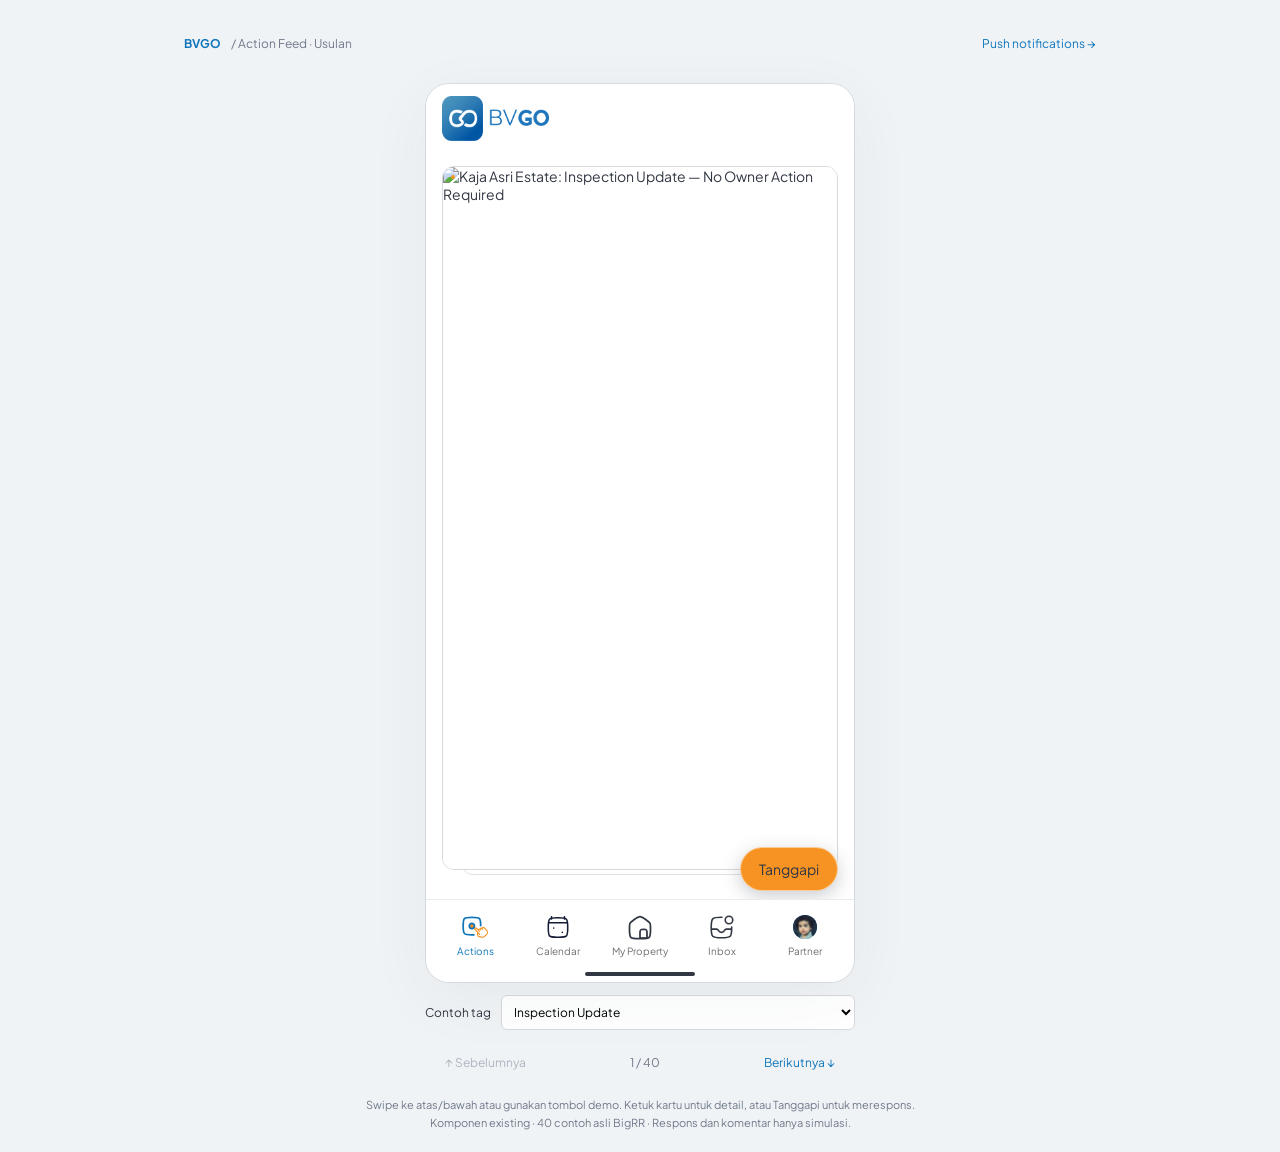
==== commit 10be1b4d: "Refresh cached action overlay assets" ====
--- a/action-feed.html
+++ b/action-feed.html
@@ -6,10 +6,10 @@
   <meta name="theme-color" content="#FFFFFF">
   <title>BVGO — Action Feed</title>
   <link rel="stylesheet" href="styles.css">
-  <link rel="stylesheet" href="existing.css"><link rel="stylesheet" href="existing-proposed.css">
+  <link rel="stylesheet" href="existing.css"><link rel="stylesheet" href="existing-proposed.css?v=accent-overlay-2">
   <script defer src="lottie_svg.min.js"></script>
   <script defer src="navigation.js"></script>
-  <script defer src="existing-proposed.js"></script>
+  <script defer src="existing-proposed.js?v=accent-overlay-2"></script>
 </head>
 <body class="existing-preview">
   <div class="preview-bar"><span><b>BVGO</b> / Action Feed · Usulan</span><a href="notifications.html">Push notifications →</a></div>
--- a/existing-proposed.css
+++ b/existing-proposed.css
@@ -3,9 +3,9 @@
 .reference-filter{display:flex;max-width:430px;margin:12px auto;align-items:center;gap:10px;font-size:12px}.reference-filter select{flex:1;min-width:0;padding:8px;border:1px solid var(--stroke);border-radius:6px;background:white;font:inherit}@media(max-width:520px){.reference-filter{margin:8px 12px}.existing-preview .app{height:calc(100dvh - 150px)}}
 /* Feed uses a floating entry point; detail retains the existing response dock. */
 #response-access[hidden]{display:none!important}
-.floating-response{position:absolute;right:12px;bottom:12px;z-index:4;min-height:44px;padding:10px 18px;border:1px solid #fff8;border-radius:24px;background:var(--primary);color:white;box-shadow:0 3px 12px #19395135;font-size:14px;font-weight:600;touch-action:manipulation;cursor:pointer}
-.floating-response.is-recorded{background:white;border-color:var(--primary);color:var(--primary);font-size:12px;padding:10px 14px}
+.floating-response{position:absolute;right:16px;bottom:8px;z-index:4;min-height:44px;padding:10px 18px;border:1px solid #fff8;border-radius:24px;background:var(--accent);color:var(--text);box-shadow:0 5px 18px #31374340;font-size:14px;font-weight:600;touch-action:manipulation;cursor:pointer}
+.floating-response.is-recorded{background:var(--accent);border-color:#fff8;color:var(--text);font-size:12px;padding:10px 14px}
 .existing-preview dialog.response-sheet{width:var(--response-width,430px);bottom:var(--response-bottom,0);border-radius:12px 12px 0 0;max-height:80dvh}
 .response-sheet-title{font-size:16px;font-weight:600;line-height:1.5;margin-bottom:12px}.response-sheet .compact-context{text-align:left;margin-bottom:20px}.response-sheet-choices{display:flex;gap:12px}.response-sheet-choices .existing-toggle{flex:1;width:auto;min-width:0;font-size:14px;gap:8px;padding:12px 8px}.response-sheet .existing-comments{font-size:14px;margin-top:10px}
 
-.existing-card:not([data-layer="front"]) .floating-response{display:none}
+.existing-preview main.feed-mode{position:relative}.floating-response:disabled{cursor:default}
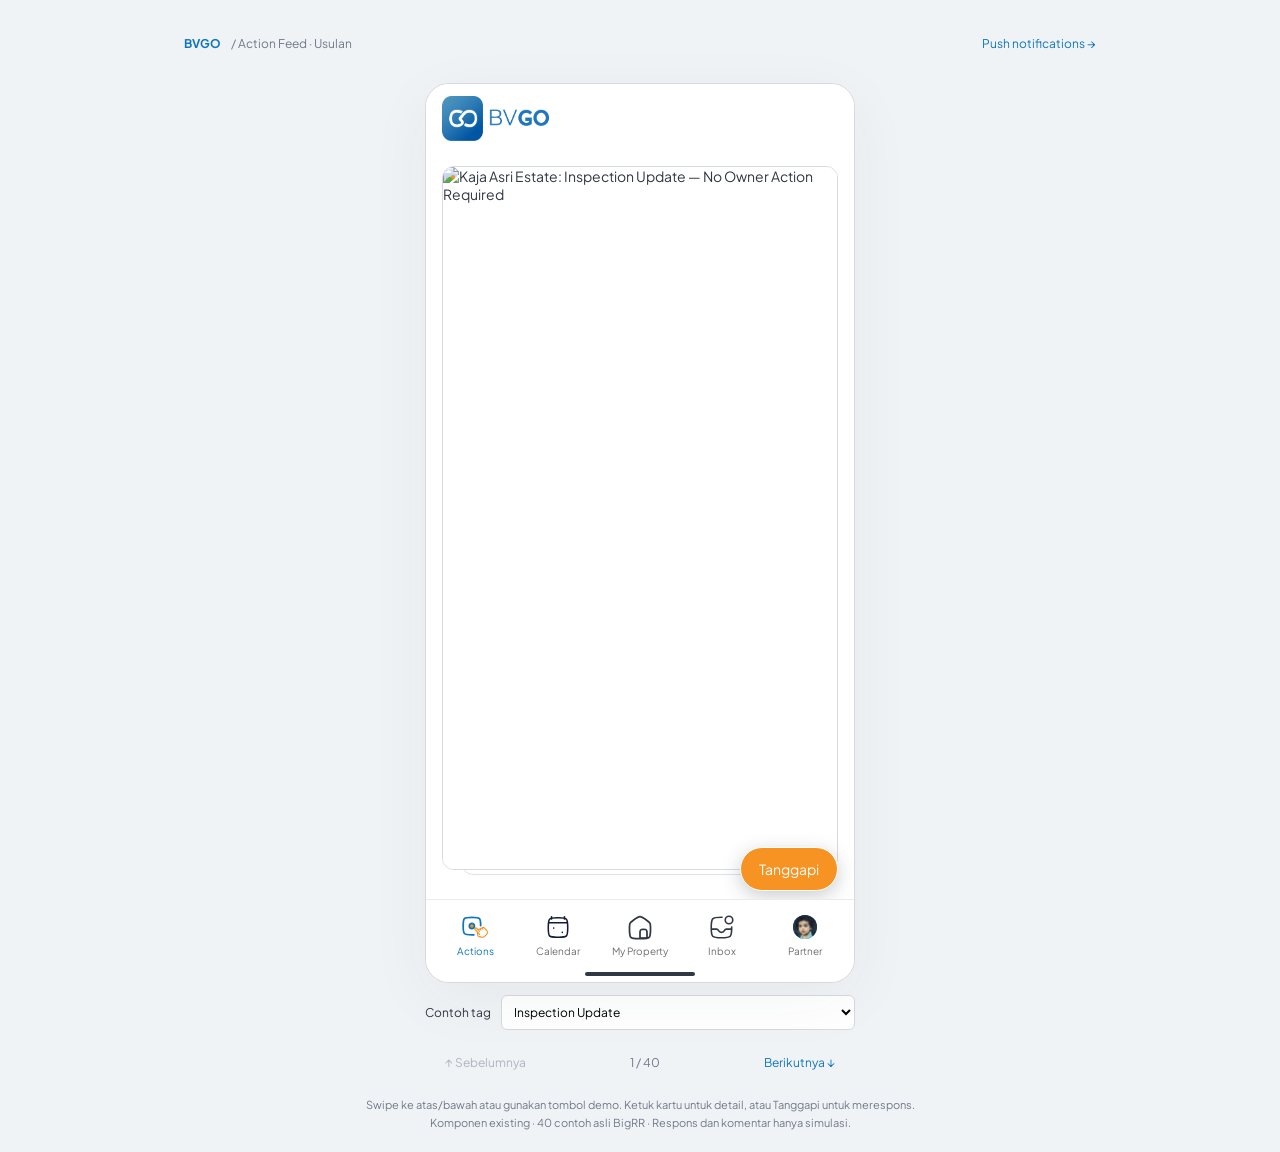
==== commit 215abd89: "Use white text and border on accent response button" ====
--- a/action-feed.html
+++ b/action-feed.html
@@ -6,7 +6,7 @@
   <meta name="theme-color" content="#FFFFFF">
   <title>BVGO — Action Feed</title>
   <link rel="stylesheet" href="styles.css">
-  <link rel="stylesheet" href="existing.css"><link rel="stylesheet" href="existing-proposed.css?v=accent-overlay-2">
+  <link rel="stylesheet" href="existing.css"><link rel="stylesheet" href="existing-proposed.css?v=accent-white-3">
   <script defer src="lottie_svg.min.js"></script>
   <script defer src="navigation.js"></script>
   <script defer src="existing-proposed.js?v=accent-overlay-2"></script>
--- a/existing-proposed.css
+++ b/existing-proposed.css
@@ -9,3 +9,5 @@
 .response-sheet-title{font-size:16px;font-weight:600;line-height:1.5;margin-bottom:12px}.response-sheet .compact-context{text-align:left;margin-bottom:20px}.response-sheet-choices{display:flex;gap:12px}.response-sheet-choices .existing-toggle{flex:1;width:auto;min-width:0;font-size:14px;gap:8px;padding:12px 8px}.response-sheet .existing-comments{font-size:14px;margin-top:10px}
 
 .existing-preview main.feed-mode{position:relative}.floating-response:disabled{cursor:default}
+
+.floating-response,.floating-response.is-recorded{color:#fff;border:1px solid #fff}
